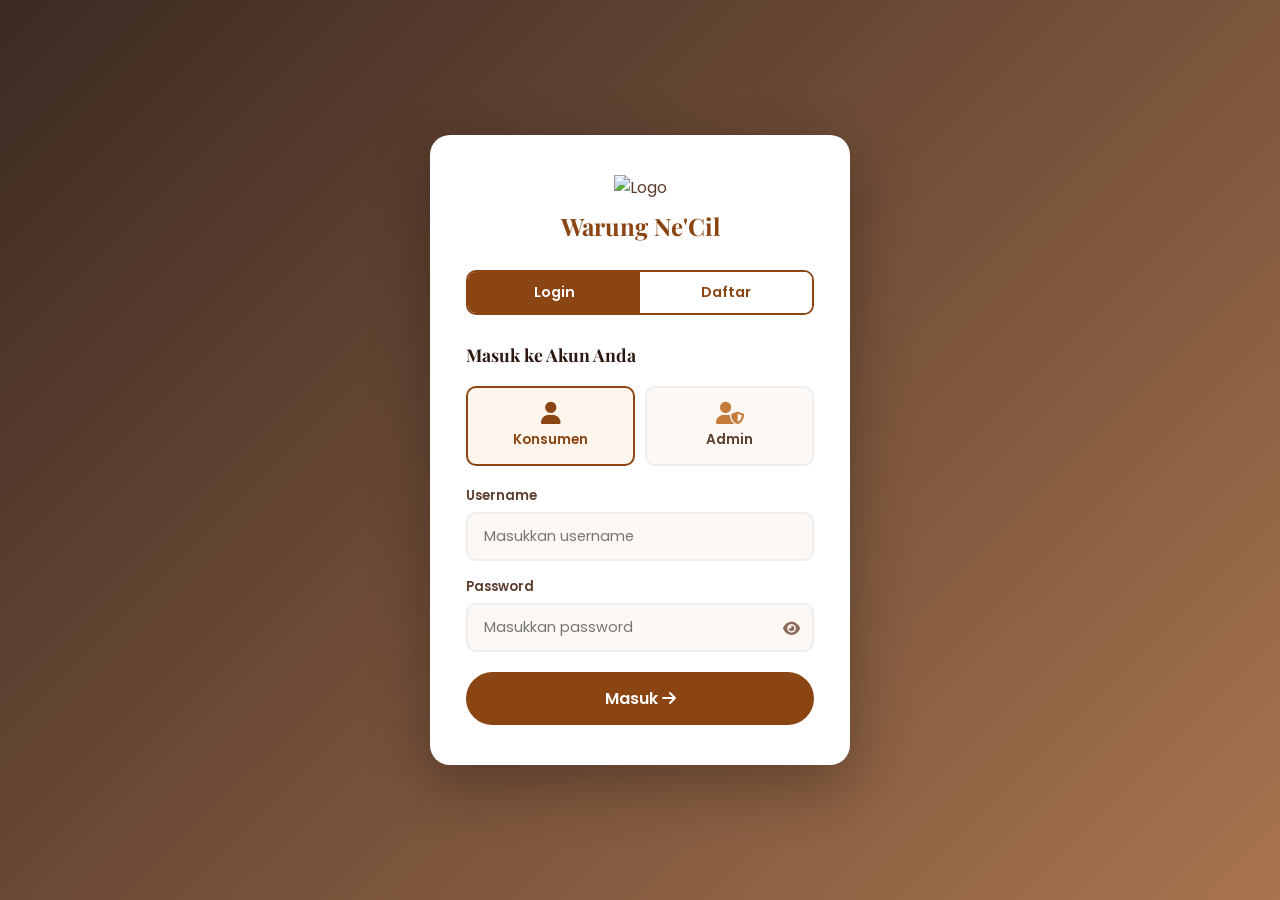
==== CoffeeShop/login.html @ 1e9f97e2 "Add files via upload" ====
<!DOCTYPE html>
<html lang="id">
<head>
  <meta charset="UTF-8" />
  <meta name="viewport" content="width=device-width, initial-scale=1.0" />
  <title>Login – Warung Ne'Cil</title>
  <link rel="stylesheet" href="assets/css/style.css" />
  <link href="https://fonts.googleapis.com/css2?family=Playfair+Display:wght@600;700&family=Poppins:wght@300;400;500;600&display=swap" rel="stylesheet" />
  <link rel="stylesheet" href="https://cdnjs.cloudflare.com/ajax/libs/font-awesome/6.5.0/css/all.min.css" />
  <style>
    body { min-height: 100vh; display: flex; align-items: center; justify-content: center;
      background: linear-gradient(135deg, rgba(44,24,16,0.92) 0%, rgba(139,69,19,0.75) 100%),
      url('https://images.unsplash.com/photo-1442512595331-e89e73853f31?w=1600') center/cover no-repeat; }

    .auth-box {
      background: white; border-radius: 20px; padding: 40px 36px;
      width: 100%; max-width: 420px; box-shadow: 0 20px 60px rgba(0,0,0,0.3);
    }
    .auth-logo { text-align: center; margin-bottom: 28px; }
    .auth-logo img { height: 64px; }
    .auth-logo h2 { font-family: 'Playfair Display', serif; color: var(--primary); margin-top: 10px; font-size: 1.5rem; }

    .auth-tabs { display: flex; gap: 0; margin-bottom: 28px; border-radius: 10px; overflow: hidden; border: 2px solid var(--primary); }
    .auth-tab {
      flex: 1; padding: 10px; text-align: center; cursor: pointer;
      font-weight: 600; font-size: 0.9rem; font-family: 'Poppins', sans-serif;
      background: white; color: var(--primary); border: none; transition: all 0.3s;
    }
    .auth-tab.active { background: var(--primary); color: white; }

    .auth-form { display: none; }
    .auth-form.active { display: block; }

    .auth-form h3 { font-size: 1.1rem; color: var(--dark); margin-bottom: 20px; }

    .role-select { display: flex; gap: 10px; margin-bottom: 20px; }
    .role-opt { flex: 1; }
    .role-opt input { display: none; }
    .role-card {
      display: flex; flex-direction: column; align-items: center; gap: 6px;
      padding: 14px 10px; border: 2px solid #eee; border-radius: 10px;
      cursor: pointer; transition: all 0.3s; background: var(--bg);
      font-size: 0.85rem; font-weight: 600; color: var(--text);
    }
    .role-card i { font-size: 1.4rem; color: var(--primary-light); }
    .role-opt input:checked + .role-card { border-color: var(--primary); background: #fff5ec; color: var(--primary); }
    .role-opt input:checked + .role-card i { color: var(--primary); }

    .field { margin-bottom: 16px; }
    .field label { display: block; font-size: 0.82rem; font-weight: 600; color: var(--text); margin-bottom: 6px; }
    .field input {
      width: 100%; padding: 12px 16px; border: 2px solid #eee; border-radius: 10px;
      font-family: 'Poppins', sans-serif; font-size: 0.9rem; color: var(--dark);
      background: var(--bg); transition: all 0.3s;
    }
    .field input:focus { outline: none; border-color: var(--primary); background: white; }

    .auth-btn {
      width: 100%; padding: 14px; background: var(--primary); color: white;
      border: none; border-radius: 50px; font-size: 1rem; font-weight: 600;
      font-family: 'Poppins', sans-serif; cursor: pointer; transition: all 0.3s; margin-top: 4px;
    }
    .auth-btn:hover { background: var(--primary-dark); transform: translateY(-2px); }

    .auth-error { background: #fdecea; color: #c62828; padding: 10px 14px; border-radius: 8px;
      font-size: 0.85rem; margin-bottom: 14px; display: none; }
    .auth-error.show { display: block; }

    .field-pw { position: relative; }
    .field-pw input { padding-right: 42px; }
    .pw-toggle {
      position: absolute; right: 14px; top: 50%; transform: translateY(-50%);
      background: none; border: none; cursor: pointer; color: var(--text-light);
      font-size: 0.95rem; padding: 0; transition: color 0.2s;
    }
    .pw-toggle:hover { color: var(--primary); }
  </style>
</head>
<body>
  <div class="auth-box">
    <div class="auth-logo">
      <img src="assets/img/Logo.png" alt="Logo">
      <h2>Warung Ne'Cil</h2>
    </div>

    <div class="auth-tabs">
      <button class="auth-tab active" onclick="switchTab('login')">Login</button>
      <button class="auth-tab" onclick="switchTab('register')">Daftar</button>
    </div>

    <!-- LOGIN FORM -->
    <div class="auth-form active" id="loginForm">
      <h3>Masuk ke Akun Anda</h3>
      <div class="auth-error" id="loginError"></div>
      <div class="role-select">
        <label class="role-opt">
          <input type="radio" name="loginRole" value="konsumen" checked>
          <span class="role-card"><i class="fas fa-user"></i>Konsumen</span>
        </label>
        <label class="role-opt">
          <input type="radio" name="loginRole" value="admin">
          <span class="role-card"><i class="fas fa-user-shield"></i>Admin</span>
        </label>
      </div>
      <div class="field">
        <label>Username</label>
        <input type="text" id="loginUsername" placeholder="Masukkan username" />
      </div>
      <div class="field">
        <label>Password</label>
        <div class="field-pw">
          <input type="password" id="loginPassword" placeholder="Masukkan password" />
          <button type="button" class="pw-toggle" onclick="togglePw('loginPassword', this)"><i class="fas fa-eye"></i></button>
        </div>
      </div>
      <button class="auth-btn" onclick="doLogin()">Masuk <i class="fas fa-arrow-right"></i></button>
    </div>

    <!-- REGISTER FORM -->
    <div class="auth-form" id="registerForm">
      <h3>Buat Akun Baru</h3>
      <div class="auth-error" id="registerError"></div>
      <div class="role-select">
        <label class="role-opt">
          <input type="radio" name="registerRole" value="konsumen" checked>
          <span class="role-card"><i class="fas fa-user"></i>Konsumen</span>
        </label>
        <label class="role-opt">
          <input type="radio" name="registerRole" value="admin">
          <span class="role-card"><i class="fas fa-user-shield"></i>Admin</span>
        </label>
      </div>
      <div class="field">
        <label>Nama Lengkap</label>
        <input type="text" id="regName" placeholder="Nama kalian" />
      </div>
      <div class="field">
        <label>Username</label>
        <input type="text" id="regUsername" placeholder="Buat username" />
      </div>
      <div class="field">
        <label>Password</label>
        <div class="field-pw">
          <input type="password" id="regPassword" placeholder="Buat password (min. 6 karakter)" />
          <button type="button" class="pw-toggle" onclick="togglePw('regPassword', this)"><i class="fas fa-eye"></i></button>
        </div>
      </div>
      <button class="auth-btn" onclick="doRegister()">Daftar Sekarang <i class="fas fa-user-plus"></i></button>
    </div>
  </div>

  <script>
    function togglePw(id, btn) {
      const input = document.getElementById(id);
      const isHidden = input.type === 'password';
      input.type = isHidden ? 'text' : 'password';
      btn.querySelector('i').className = isHidden ? 'fas fa-eye-slash' : 'fas fa-eye';
    }

    function switchTab(tab) {
      document.querySelectorAll('.auth-tab').forEach((t, i) => t.classList.toggle('active', (i === 0) === (tab === 'login')));
      document.getElementById('loginForm').classList.toggle('active', tab === 'login');
      document.getElementById('registerForm').classList.toggle('active', tab === 'register');
    }

    function getUsers() {
      return JSON.parse(localStorage.getItem('wn_users') || '[]');
    }
    function saveUsers(users) {
      localStorage.setItem('wn_users', JSON.stringify(users));
    }

    // Seed admin default jika belum ada
    (function seedAdmin() {
      const users = getUsers();
      if (!users.find(u => u.username === 'admin')) {
        users.push({ name: 'Admin', username: 'admin', password: 'admin123', role: 'admin' });
        saveUsers(users);
      }
    })();

    function showError(id, msg) {
      const el = document.getElementById(id);
      el.textContent = msg;
      el.classList.add('show');
    }
    function hideError(id) {
      document.getElementById(id).classList.remove('show');
    }

    function doLogin() {
      hideError('loginError');
      const username = document.getElementById('loginUsername').value.trim();
      const password = document.getElementById('loginPassword').value;
      const role = document.querySelector('input[name="loginRole"]:checked').value;

      if (!username || !password) return showError('loginError', 'Username dan password wajib diisi!');

      const users = getUsers();
      const user = users.find(u => u.username === username && u.password === password && u.role === role);
      if (!user) return showError('loginError', 'Username, password, atau role tidak sesuai!');

      localStorage.setItem('wn_session', JSON.stringify({ name: user.name, username: user.username, role: user.role }));
      window.location.href = user.role === 'admin' ? 'admin.html' : 'index.html';
    }

    function doRegister() {
      hideError('registerError');
      const name = document.getElementById('regName').value.trim();
      const username = document.getElementById('regUsername').value.trim();
      const password = document.getElementById('regPassword').value;
      const role = document.querySelector('input[name="registerRole"]:checked').value;

      if (!name || !username || !password) return showError('registerError', 'Semua field wajib diisi!');
      if (password.length < 6) return showError('registerError', 'Password minimal 6 karakter!');

      const users = getUsers();
      if (users.find(u => u.username === username)) return showError('registerError', 'Username sudah dipakai, coba yang lain!');

      users.push({ name, username, password, role });
      saveUsers(users);
      localStorage.setItem('wn_session', JSON.stringify({ name, username, role }));
      window.location.href = role === 'admin' ? 'admin.html' : 'index.html';
    }

    // Enter key support
    document.addEventListener('keydown', e => {
      if (e.key === 'Enter') {
        if (document.getElementById('loginForm').classList.contains('active')) doLogin();
        else doRegister();
      }
    });
  </script>
</body>
</html>
---- CoffeeShop/assets/css/style.css ----
/* ===== RESET & BASE ===== */
*, *::before, *::after { margin: 0; padding: 0; box-sizing: border-box; }

:root {
  --primary: #8B4513;
  --primary-dark: #6B3410;
  --primary-light: #C47A3A;
  --accent: #D4A853;
  --accent2: #E8C87A;
  --bg: #FDF8F3;
  --bg2: #F5EDE0;
  --dark: #2C1810;
  --dark2: #4A2C1A;
  --text: #5C3D2E;
  --text-light: #8B6B5A;
  --white: #FFFFFF;
  --shadow: 0 4px 20px rgba(139, 69, 19, 0.12);
  --shadow-hover: 0 8px 32px rgba(139, 69, 19, 0.22);
  --radius: 16px;
  --radius-sm: 8px;
  --transition: all 0.3s ease;
}

html { scroll-behavior: smooth; }
body { font-family: 'Poppins', sans-serif; background: var(--bg); color: var(--text); overflow-x: hidden; }

h1, h2, h3 { font-family: 'Playfair Display', serif; }
a { text-decoration: none; color: inherit; }

.container { max-width: 1200px; margin: 0 auto; padding: 0 24px; }

/* ===== NAVBAR ===== */
.navbar {
  position: fixed; top: 0; left: 0; right: 0; z-index: 1000;
  display: flex; align-items: center; justify-content: space-between;
  padding: 18px 48px;
  background: transparent;
  transition: var(--transition);
}
.navbar.scrolled {
  background: rgba(255, 248, 235, 0.97);
  backdrop-filter: blur(12px);
  padding: 12px 48px;
  box-shadow: var(--shadow);
}
.nav-brand {
  display: flex; align-items: center; gap: 10px;
  font-family: 'Playfair Display', serif;
  font-size: 1.5rem; font-weight: 700;
  color: var(--white);
  transition: var(--transition);
}
.navbar.scrolled .nav-brand { color: var(--primary); }
.nav-brand i { font-size: 1.6rem; color: var(--accent); }

.nav-links { display: flex; gap: 36px; list-style: none; }
.nav-links a {
  color: rgba(255,255,255,0.9); font-size: 0.9rem; font-weight: 500;
  transition: var(--transition); position: relative; padding-bottom: 4px;
}
.nav-links a::after {
  content: ''; position: absolute; bottom: 0; left: 0;
  width: 0; height: 2px; background: var(--accent);
  transition: var(--transition);
}
.nav-links a:hover::after { width: 100%; }
.nav-links a:hover { color: var(--accent); }
.navbar.scrolled .nav-links a { color: var(--text); }
.navbar.scrolled .nav-links a:hover { color: var(--primary); }

.nav-right { display: flex; align-items: center; gap: 16px; }
.cart-btn {
  position: relative; background: var(--accent); border: none;
  width: 42px; height: 42px; border-radius: 50%; cursor: pointer;
  display: flex; align-items: center; justify-content: center;
  color: var(--dark); font-size: 1rem; transition: var(--transition);
}
.cart-btn:hover { transform: scale(1.1); background: var(--primary-light); }
.cart-count {
  position: absolute; top: -4px; right: -4px;
  background: #e74c3c; color: white;
  width: 18px; height: 18px; border-radius: 50%;
  font-size: 0.65rem; font-weight: 700;
  display: flex; align-items: center; justify-content: center;
}
.hamburger { display: none; flex-direction: column; gap: 5px; cursor: pointer; }
.hamburger span { display: block; width: 26px; height: 2px; background: var(--white); border-radius: 2px; transition: var(--transition); }
.navbar.scrolled .hamburger span { background: var(--dark); }

/* ===== USER DROPDOWN ===== */
.nav-user { position: relative; }
.nav-user-info {
  display: flex; align-items: center; gap: 8px;
  cursor: pointer; padding: 6px 12px; border-radius: 50px;
  transition: var(--transition); user-select: none;
  font-size: 0.88rem; font-weight: 500;
  color: rgba(255,255,255,0.9);
}
.nav-user-info:hover { background: rgba(255,255,255,0.15); }
.navbar.scrolled .nav-user-info { color: var(--text); }
.navbar.scrolled .nav-user-info:hover { background: var(--bg2); }
.nav-user-info i { font-size: 0.9rem; }
.nav-user-info .chevron { font-size: 0.7rem; opacity: 0.7; transition: transform 0.2s; }
.nav-user-info.open .chevron { transform: rotate(180deg); }
.nav-logout-btn {
  background: none; border: none; cursor: pointer;
  color: inherit; font-size: 1rem; padding: 6px 8px;
  border-radius: 50%; transition: var(--transition); display: flex; align-items: center;
}
.nav-logout-btn:hover { background: rgba(255,255,255,0.15); color: var(--accent); }
.navbar.scrolled .nav-logout-btn:hover { background: var(--bg2); color: var(--primary); }

.user-dropdown {
  position: absolute; top: calc(100% + 8px); right: 0;
  background: white; border-radius: var(--radius-sm);
  box-shadow: 0 8px 32px rgba(0,0,0,0.15); min-width: 180px;
  overflow: hidden; opacity: 0; pointer-events: none;
  transform: translateY(-8px); transition: var(--transition); z-index: 999;
}
.user-dropdown.open { opacity: 1; pointer-events: all; transform: translateY(0); }
.dropdown-info {
  padding: 14px 16px; border-bottom: 1px solid #eee;
  background: var(--bg);
}
.dropdown-info span { display: block; font-size: 0.75rem; color: var(--text-light); }
.dropdown-info strong { font-size: 0.9rem; color: var(--dark); }
.dropdown-item {
  display: flex; align-items: center; gap: 10px;
  padding: 12px 16px; font-size: 0.88rem; color: var(--text);
  cursor: pointer; transition: var(--transition); border: none;
  background: none; width: 100%; text-align: left; font-family: 'Poppins', sans-serif;
}
.dropdown-item:hover { background: var(--bg); color: var(--primary); }
.dropdown-item.danger { color: #c62828; }
.dropdown-item.danger:hover { background: #fdecea; }
.dropdown-item i { width: 16px; text-align: center; font-size: 0.85rem; }
.dropdown-divider { height: 1px; background: #eee; }

/* ===== ACCOUNT MODAL ===== */
.acct-overlay {
  position: fixed; inset: 0; background: rgba(0,0,0,0.5);
  z-index: 4000; opacity: 0; pointer-events: none; transition: var(--transition);
}
.acct-overlay.active { opacity: 1; pointer-events: all; }
.acct-modal {
  position: fixed; top: 50%; left: 50%; transform: translate(-50%, -60%);
  width: 90%; max-width: 380px; background: white; border-radius: var(--radius);
  z-index: 4001; opacity: 0; pointer-events: none;
  transition: var(--transition); box-shadow: 0 20px 60px rgba(0,0,0,0.25);
}
.acct-modal.open { opacity: 1; pointer-events: all; transform: translate(-50%, -50%); }
.acct-header {
  padding: 18px 20px; border-bottom: 1px solid #eee;
  display: flex; justify-content: space-between; align-items: center;
}
.acct-header h3 { font-size: 1rem; color: var(--dark); display: flex; align-items: center; gap: 8px; }
.acct-close { background: none; border: none; font-size: 1.1rem; cursor: pointer; color: var(--text-light); transition: var(--transition); }
.acct-close:hover { color: var(--primary); }
.acct-body { padding: 20px; }
.acct-avatar {
  width: 60px; height: 60px; border-radius: 50%;
  background: var(--primary); color: white;
  display: flex; align-items: center; justify-content: center;
  font-size: 1.6rem; margin: 0 auto 16px;
}
.acct-name { text-align: center; font-size: 1.1rem; font-weight: 700; color: var(--dark); margin-bottom: 4px; }
.acct-role { text-align: center; font-size: 0.8rem; color: var(--text-light); margin-bottom: 20px; }
.acct-info-row {
  display: flex; align-items: center; gap: 10px;
  padding: 10px 14px; background: var(--bg); border-radius: var(--radius-sm);
  margin-bottom: 8px; font-size: 0.88rem; color: var(--text);
}
.acct-info-row i { color: var(--primary); width: 16px; text-align: center; }
.acct-footer { padding: 16px 20px; border-top: 1px solid #eee; }
.btn-delete-acct {
  width: 100%; padding: 12px; background: #fdecea; color: #c62828;
  border: 2px solid #f5c6cb; border-radius: var(--radius-sm);
  font-family: 'Poppins', sans-serif; font-size: 0.88rem; font-weight: 600;
  cursor: pointer; transition: var(--transition);
  display: flex; align-items: center; justify-content: center; gap: 8px;
}
.btn-delete-acct:hover { background: #c62828; color: white; border-color: #c62828; }

/* ===== HERO ===== */
.hero {
  min-height: 100vh; position: relative;
  display: flex; align-items: center; justify-content: center;
  background: url('https://images.unsplash.com/photo-1442512595331-e89e73853f31?w=1600') center/cover no-repeat;
  text-align: center; overflow: hidden;
}
.hero-overlay {
  position: absolute; inset: 0;
  background: linear-gradient(135deg, rgba(44,24,16,0.85) 0%, rgba(139,69,19,0.6) 100%);
}
.hero-content { position: relative; z-index: 2; max-width: 700px; padding: 0 24px; }
.hero-sub { font-size: 1rem; color: var(--accent2); font-weight: 500; letter-spacing: 3px; text-transform: uppercase; margin-bottom: 12px; }
.hero-title {
  font-size: clamp(3rem, 8vw, 6rem); color: var(--white);
  line-height: 1.1; margin-bottom: 20px;
  text-shadow: 0 4px 20px rgba(0,0,0,0.3);
}
.hero-title span { color: var(--accent); }
.hero-desc { font-size: 1.1rem; color: rgba(255,255,255,0.85); line-height: 1.7; margin-bottom: 40px; }
.hero-btns { display: flex; gap: 16px; justify-content: center; flex-wrap: wrap; }

.btn {
  display: inline-flex; align-items: center; gap: 8px;
  padding: 14px 32px; border-radius: 50px; font-size: 0.95rem;
  font-weight: 600; font-family: 'Poppins', sans-serif;
  cursor: pointer; border: none; transition: var(--transition);
}
.btn-primary { background: var(--primary); color: var(--white); }
.btn-primary:hover { background: var(--primary-dark); transform: translateY(-2px); box-shadow: 0 8px 24px rgba(139,69,19,0.4); }
.btn-outline { background: transparent; color: var(--white); border: 2px solid var(--accent); }
.btn-outline:hover { background: var(--accent); color: var(--dark); transform: translateY(-2px); }

.hero-scroll {
  position: absolute; bottom: 32px; left: 50%; transform: translateX(-50%);
  color: rgba(255,255,255,0.7); text-align: center; font-size: 0.75rem;
  letter-spacing: 2px; animation: bounce 2s infinite; z-index: 2;
}
.hero-scroll i { display: block; margin-top: 4px; }
@keyframes bounce { 0%,100%{transform:translateX(-50%) translateY(0)} 50%{transform:translateX(-50%) translateY(8px)} }

/* ===== SECTION COMMON ===== */
.section-header { text-align: center; margin-bottom: 56px; }
.section-label {
  display: inline-block; font-size: 0.8rem; font-weight: 600; letter-spacing: 3px;
  text-transform: uppercase; color: var(--primary); background: var(--bg2);
  padding: 6px 18px; border-radius: 20px; margin-bottom: 14px;
}
.section-header h2 { font-size: clamp(1.8rem, 4vw, 2.8rem); color: var(--dark); margin-bottom: 14px; }
.section-desc { color: var(--text-light); font-size: 1rem; max-width: 500px; margin: 0 auto; line-height: 1.7; }

/* ===== ABOUT ===== */
.about { padding: 100px 0; background: var(--white); }
.about-grid { display: grid; grid-template-columns: 1fr 1fr; gap: 80px; align-items: center; }
.about-img-wrap { position: relative; }
.about-img-box { position: relative; }
.about-img-main {
  width: 100%; height: 480px; border-radius: 24px;
  box-shadow: var(--shadow-hover);
}
.about-badge {
  position: absolute; bottom: -20px; right: -20px;
  background: var(--primary); color: white;
  padding: 20px 28px; border-radius: var(--radius); text-align: center;
  box-shadow: var(--shadow);
}
.badge-num { display: block; font-size: 2rem; font-weight: 700; font-family: 'Playfair Display', serif; }
.badge-txt { font-size: 0.8rem; opacity: 0.85; }

.about-text .section-label { margin-bottom: 12px; }
.about-text h2 { font-size: 2.4rem; color: var(--dark); margin-bottom: 20px; line-height: 1.2; }
.about-text p { color: var(--text-light); line-height: 1.8; margin-bottom: 36px; }
.about-stats { display: flex; gap: 36px; }
.stat span { font-family: 'Playfair Display', serif; font-size: 2rem; font-weight: 700; color: var(--primary); display: block; }
.stat p { font-size: 0.85rem; color: var(--text-light); }

/* ===== MENU ===== */
.menu-section { padding: 100px 0; background: var(--bg); }
.menu-tabs { display: flex; gap: 12px; justify-content: center; margin-bottom: 48px; flex-wrap: wrap; }
.tab-btn {
  padding: 10px 28px; border-radius: 50px; border: 2px solid #ddd;
  background: transparent; cursor: pointer; font-size: 0.9rem; font-weight: 500;
  font-family: 'Poppins', sans-serif; color: var(--text-light);
  transition: var(--transition);
}
.tab-btn.active, .tab-btn:hover { background: var(--primary); border-color: var(--primary); color: white; }

.menu-grid {
  display: grid; grid-template-columns: repeat(auto-fill, minmax(260px, 1fr));
  gap: 28px;
}
.menu-card {
  background: var(--white); border-radius: var(--radius);
  overflow: hidden; box-shadow: var(--shadow);
  transition: var(--transition); cursor: pointer;
}
.menu-card:hover { transform: translateY(-8px); box-shadow: var(--shadow-hover); }
.card-img {
  width: 100%; height: 200px; object-fit: cover;
  display: block; transition: var(--transition);
}
.menu-card:hover .card-img { transform: scale(1.05); }
.card-img-wrap { overflow: hidden; position: relative; }
.card-badge {
  position: absolute; top: 12px; left: 12px;
  background: var(--primary); color: white;
  font-size: 0.7rem; font-weight: 600; padding: 4px 10px; border-radius: 20px;
}
.card-body { padding: 20px; }
.card-cat { font-size: 0.75rem; color: var(--primary); font-weight: 600; letter-spacing: 1px; text-transform: uppercase; margin-bottom: 6px; }
.card-name { font-family: 'Playfair Display', serif; font-size: 1.1rem; color: var(--dark); margin-bottom: 8px; }
.card-desc { font-size: 0.82rem; color: var(--text-light); line-height: 1.6; margin-bottom: 16px; }
.card-footer { display: flex; align-items: center; justify-content: space-between; }
.card-price { font-size: 1.1rem; font-weight: 700; color: var(--primary); }
.add-btn {
  width: 36px; height: 36px; border-radius: 50%;
  background: var(--primary); color: white; border: none;
  font-size: 1.2rem; cursor: pointer; display: flex; align-items: center; justify-content: center;
  transition: var(--transition);
}
.add-btn:hover { background: var(--primary-dark); transform: rotate(90deg) scale(1.1); }

/* ===== GALLERY ===== */
.gallery { padding: 100px 0; background: var(--white); }
.gallery-grid {
  display: grid;
  grid-template-columns: repeat(3, 1fr);
  grid-template-rows: repeat(2, 220px);
  gap: 16px;
}
.gallery-item { border-radius: var(--radius); overflow: hidden; transition: var(--transition); cursor: pointer; }
.gallery-item:hover { transform: scale(1.02); box-shadow: var(--shadow-hover); }
.gallery-item.large { grid-column: 1 / 2; grid-row: 1 / 3; }

/* ===== TESTIMONIAL ===== */
.testimonial { padding: 100px 0; background: linear-gradient(135deg, var(--primary) 0%, var(--primary-dark) 100%); }
.testimonial .section-label { background: rgba(255,255,255,0.15); color: var(--accent2); }
.testimonial h2 { color: var(--white); }
.testi-grid { display: grid; grid-template-columns: repeat(3, 1fr); gap: 28px; }
.testi-card {
  background: rgba(255,255,255,0.1); backdrop-filter: blur(10px);
  border: 1px solid rgba(255,255,255,0.15);
  padding: 32px; border-radius: var(--radius); color: white;
  transition: var(--transition);
}
.testi-card:hover { background: rgba(255,255,255,0.18); transform: translateY(-4px); }
.stars { font-size: 1.2rem; color: var(--accent2); margin-bottom: 16px; }
.testi-card p { font-size: 0.92rem; line-height: 1.7; opacity: 0.9; margin-bottom: 20px; font-style: italic; }
.testi-author { font-size: 0.85rem; font-weight: 600; opacity: 0.8; }

/* ===== CONTACT ===== */
.contact { padding: 100px 0; background: var(--bg); }
.contact-grid { display: grid; grid-template-columns: 1fr 1.5fr; gap: 60px; align-items: start; }
.info-item { display: flex; gap: 16px; margin-bottom: 28px; align-items: flex-start; }
.info-item i {
  width: 44px; height: 44px; min-width: 44px;
  background: var(--primary); color: white;
  border-radius: var(--radius-sm); display: flex; align-items: center; justify-content: center;
  font-size: 1rem; margin-top: 4px;
}
.info-item h4 { font-size: 0.9rem; color: var(--dark); margin-bottom: 4px; }
.info-item p { font-size: 0.88rem; color: var(--text-light); line-height: 1.5; }
.social-links { display: flex; gap: 12px; margin-top: 8px; }
.social-links a {
  width: 42px; height: 42px; border-radius: 50%;
  background: var(--primary); color: white;
  display: flex; align-items: center; justify-content: center;
  font-size: 1rem; transition: var(--transition);
}
.social-links a:hover { background: var(--accent); color: var(--dark); transform: translateY(-3px); }

.contact-form { background: var(--white); padding: 40px; border-radius: var(--radius); box-shadow: var(--shadow); }
.contact-form h3 { font-size: 1.5rem; color: var(--dark); margin-bottom: 28px; }
.form-row { display: grid; grid-template-columns: 1fr 1fr; gap: 16px; margin-bottom: 16px; }
.contact-form input, .contact-form textarea {
  width: 100%; padding: 14px 18px; border: 2px solid #eee; border-radius: var(--radius-sm);
  font-family: 'Poppins', sans-serif; font-size: 0.9rem; color: var(--dark);
  background: var(--bg); transition: var(--transition); margin-bottom: 16px;
}
.contact-form input:focus, .contact-form textarea:focus { outline: none; border-color: var(--primary); background: white; }
.contact-form textarea { resize: vertical; }

/* ===== FOOTER ===== */
.footer { background: var(--dark); color: rgba(255,255,255,0.8); padding: 64px 0 0; }
.footer-grid { display: grid; grid-template-columns: 2fr 1fr 1fr 2fr; gap: 48px; padding-bottom: 48px; }
.brand-logo { font-family: 'Playfair Display', serif; font-size: 1.4rem; color: white; margin-bottom: 14px; }
.brand-logo i { color: var(--accent); }
.footer-brand p { font-size: 0.88rem; line-height: 1.7; opacity: 0.7; }
.footer-links h4 { color: white; margin-bottom: 18px; font-size: 1rem; }
.footer-links ul { list-style: none; }
.footer-links li { margin-bottom: 10px; }
.footer-links a { font-size: 0.88rem; opacity: 0.7; transition: var(--transition); }
.footer-links a:hover { opacity: 1; color: var(--accent); padding-left: 6px; }
.footer-newsletter h4 { color: white; margin-bottom: 14px; }
.footer-newsletter p { font-size: 0.85rem; opacity: 0.7; margin-bottom: 18px; line-height: 1.6; }
.newsletter-form { display: flex; gap: 8px; }
.newsletter-form input {
  flex: 1; padding: 12px 16px; border-radius: var(--radius-sm);
  border: 1px solid rgba(255,255,255,0.15);
  background: rgba(255,255,255,0.08); color: white; font-size: 0.85rem;
  font-family: 'Poppins', sans-serif;
}
.newsletter-form input::placeholder { color: rgba(255,255,255,0.4); }
.newsletter-form input:focus { outline: none; border-color: var(--accent); }
.newsletter-form button {
  padding: 12px 18px; background: var(--primary); border: none; border-radius: var(--radius-sm);
  color: white; cursor: pointer; transition: var(--transition); font-size: 1rem;
}
.newsletter-form button:hover { background: var(--primary-light); }
.footer-bottom {
  border-top: 1px solid rgba(255,255,255,0.1);
  padding: 24px 0; text-align: center; font-size: 0.85rem; opacity: 0.6;
}

/* ===== CART SIDEBAR ===== */
.cart-overlay {
  position: fixed; inset: 0; background: rgba(0,0,0,0.5);
  z-index: 2000; opacity: 0; pointer-events: none; transition: var(--transition);
}
.cart-overlay.active { opacity: 1; pointer-events: all; }
.cart-sidebar {
  position: fixed; top: 0; right: -420px; width: 380px; height: 100vh;
  background: white; z-index: 2001; transition: var(--transition);
  display: flex; flex-direction: column; box-shadow: -8px 0 32px rgba(0,0,0,0.15);
}
.cart-sidebar.open { right: 0; }
.cart-header {
  padding: 20px 24px; border-bottom: 1px solid #eee;
  display: flex; justify-content: space-between; align-items: center;
}
.cart-header h3 { font-size: 1.2rem; color: var(--dark); display: flex; align-items: center; gap: 10px; }
.cart-header button { background: none; border: none; font-size: 1.2rem; cursor: pointer; color: var(--text-light); transition: var(--transition); }
.cart-header button:hover { color: var(--primary); }
.cart-items { flex: 1; overflow-y: auto; padding: 16px; }
.cart-empty { text-align: center; padding: 60px 20px; color: var(--text-light); }
.cart-empty i { font-size: 3rem; margin-bottom: 12px; opacity: 0.4; display: block; }
.cart-item {
  display: flex; gap: 14px; align-items: center;
  padding: 14px; background: var(--bg); border-radius: var(--radius-sm);
  margin-bottom: 12px;
}
.cart-item-info { flex: 1; }
.cart-item-name { font-weight: 600; font-size: 0.9rem; color: var(--dark); }
.cart-item-price { font-size: 0.85rem; color: var(--primary); font-weight: 600; }
.cart-item-controls { display: flex; align-items: center; gap: 8px; }
.qty-btn {
  width: 28px; height: 28px; border-radius: 50%; border: none;
  background: var(--primary); color: white; cursor: pointer; font-size: 1rem;
  display: flex; align-items: center; justify-content: center; transition: var(--transition);
}
.qty-btn:hover { background: var(--primary-dark); }
.qty-num { font-weight: 700; font-size: 0.95rem; min-width: 20px; text-align: center; }
.cart-footer { padding: 20px 24px; border-top: 1px solid #eee; }
.cart-total { display: flex; justify-content: space-between; align-items: center; margin-bottom: 16px; font-size: 1rem; }
.cart-total strong { font-size: 1.3rem; color: var(--primary); }

/* ===== SERVICE MODAL ===== */
.service-overlay {
  position: fixed; inset: 0; background: rgba(0,0,0,0.5);
  z-index: 3000; opacity: 0; pointer-events: none; transition: var(--transition);
}
.service-overlay.active { opacity: 1; pointer-events: all; }
.service-modal {
  position: fixed; top: 50%; left: 50%; transform: translate(-50%, -60%);
  width: 90%; max-width: 420px; background: white; border-radius: var(--radius);
  z-index: 3001; opacity: 0; pointer-events: none;
  transition: var(--transition); box-shadow: 0 20px 60px rgba(0,0,0,0.25);
}
.service-modal.open { opacity: 1; pointer-events: all; transform: translate(-50%, -50%); }
.service-header {
  padding: 20px 24px; border-bottom: 1px solid #eee;
  display: flex; justify-content: space-between; align-items: center;
}
.service-header h3 { font-size: 1.1rem; color: var(--dark); display: flex; align-items: center; gap: 10px; }
.service-header button { background: none; border: none; font-size: 1.1rem; cursor: pointer; color: var(--text-light); transition: var(--transition); }
.service-header button:hover { color: var(--primary); }
.service-body { padding: 20px 24px; }
.service-subtitle { text-align: center; color: var(--text-light); margin-bottom: 24px; font-size: 0.9rem; }
.service-options { display: flex; flex-direction: column; gap: 12px; }
.service-opt {
  display: flex; align-items: center; gap: 16px;
  padding: 18px; border: 2px solid #eee; border-radius: var(--radius-sm);
  background: var(--bg); cursor: pointer; transition: var(--transition);
}
.service-opt:hover { border-color: var(--primary); background: #fff5ec; }
.service-opt-icon {
  width: 48px; height: 48px; background: var(--primary); color: white;
  border-radius: 50%; display: flex; align-items: center; justify-content: center;
  font-size: 1.2rem;
}
.service-opt-icon.delivery { background: #e74c3c; }
.service-opt-info { flex: 1; }
.service-opt-info strong { display: block; font-size: 1rem; color: var(--dark); margin-bottom: 4px; }
.service-opt-info span { font-size: 0.85rem; color: var(--text-light); }
.service-arrow { color: var(--text-light); font-size: 1rem; }

/* ===== DELIVERY MODAL ===== */
.delivery-overlay {
  position: fixed; inset: 0; background: rgba(0,0,0,0.5);
  z-index: 3000; opacity: 0; pointer-events: none; transition: var(--transition);
}
.delivery-overlay.active { opacity: 1; pointer-events: all; }
.delivery-modal {
  position: fixed; top: 50%; left: 50%; transform: translate(-50%, -60%);
  width: 90%; max-width: 500px; max-height: 90vh; overflow-y: auto;
  background: white; border-radius: var(--radius);
  z-index: 3001; opacity: 0; pointer-events: none;
  transition: var(--transition); box-shadow: 0 20px 60px rgba(0,0,0,0.25);
}
.delivery-modal.open { opacity: 1; pointer-events: all; transform: translate(-50%, -50%); }
.delivery-header {
  padding: 16px 20px; border-bottom: 1px solid #eee;
  display: flex; align-items: center; gap: 12px;
}
.back-btn {
  width: 36px; height: 36px; background: var(--bg2); border: none;
  border-radius: 50%; cursor: pointer; display: flex; align-items: center; justify-content: center;
  color: var(--text); transition: var(--transition);
}
.back-btn:hover { background: var(--primary); color: white; }
.delivery-header h3 { font-size: 1rem; color: var(--dark); display: flex; align-items: center; gap: 8px; flex: 1; }
.delivery-header > button { background: none; border: none; font-size: 1.1rem; cursor: pointer; color: var(--text-light); transition: var(--transition); }
.delivery-header > button:hover { color: var(--primary); }
.delivery-body { padding: 20px; }

.map-wrap {
  position: relative; border-radius: var(--radius-sm); overflow: hidden;
  margin-bottom: 20px; height: 240px;
}
#deliveryMap { width: 100%; height: 100%; }
.map-pin-center {
  position: absolute; top: 50%; left: 50%; transform: translate(-50%, -50%);
  color: var(--primary); font-size: 1.8rem; z-index: 1000;
  pointer-events: none; text-shadow: 0 2px 8px rgba(0,0,0,0.3);
}

.delivery-info-form { }
.distance-box {
  display: flex; gap: 16px; margin-bottom: 20px;
  padding: 16px; background: var(--bg2); border-radius: var(--radius-sm);
}
.dist-item { display: flex; align-items: center; gap: 10px; flex: 1; }
.dist-item i { font-size: 1.1rem; color: var(--primary); }
.dist-item span { font-size: 0.75rem; color: var(--text-light); display: block; }
.dist-item strong { font-size: 0.9rem; color: var(--dark); }

.form-field { margin-bottom: 16px; }
.form-field label {
  display: block; font-size: 0.85rem; font-weight: 600; color: var(--text);
  margin-bottom: 6px; display: flex; align-items: center; gap: 8px;
}
.form-field label .required { color: var(--primary); font-size: 0.75rem; font-weight: 500; }
.form-field input {
  width: 100%; padding: 12px 16px; border: 2px solid #eee; border-radius: var(--radius-sm);
  font-family: 'Poppins', sans-serif; font-size: 0.9rem; color: var(--dark);
  background: var(--bg); transition: var(--transition);
}
.form-field input:focus { outline: none; border-color: var(--primary); background: white; }
.delivery-footer { padding: 20px; border-top: 1px solid #eee; }

/* ===== STATUS MODAL ===== */
.status-overlay {
  position: fixed; inset: 0; background: rgba(0,0,0,0.5);
  z-index: 3000; opacity: 0; pointer-events: none; transition: var(--transition);
}
.status-overlay.active { opacity: 1; pointer-events: all; }
.status-modal {
  position: fixed; top: 50%; left: 50%; transform: translate(-50%, -60%);
  width: 90%; max-width: 420px; background: white; border-radius: var(--radius);
  z-index: 3001; opacity: 0; pointer-events: none;
  transition: var(--transition); box-shadow: 0 20px 60px rgba(0,0,0,0.25);
}
.status-modal.open { opacity: 1; pointer-events: all; transform: translate(-50%, -50%); }
.status-header {
  padding: 20px 24px; border-bottom: 1px solid #eee;
  text-align: center;
}
.status-header h3 { font-size: 1.1rem; color: var(--dark); display: flex; align-items: center; gap: 10px; justify-content: center; }
.status-body { padding: 24px; text-align: center; }
.status-icon-wrap {
  width: 80px; height: 80px; margin: 0 auto 20px; border-radius: 50%;
  display: flex; align-items: center; justify-content: center;
  font-size: 2rem; transition: var(--transition);
}
.status-icon-wrap.processing { background: #fff3cd; color: #856404; }
.status-icon-wrap.ready { background: #d4edda; color: #155724; }
.status-icon-wrap.otw { background: #d1ecf1; color: #0c5460; }
.status-icon-wrap.arrived { background: #d4edda; color: #155724; }
.status-message { font-size: 1.1rem; color: var(--dark); margin-bottom: 20px; font-weight: 600; }
.status-items { text-align: left; }
.status-items h5 { font-size: 0.9rem; color: var(--text); margin-bottom: 12px; }
.status-item {
  display: flex; align-items: center; gap: 12px;
  padding: 10px; background: var(--bg); border-radius: var(--radius-sm);
  margin-bottom: 8px;
}
.status-item img { width: 40px; height: 40px; border-radius: 6px; object-fit: cover; }
.status-item p { font-size: 0.9rem; font-weight: 600; color: var(--dark); margin: 0; }
.status-item span { font-size: 0.8rem; color: var(--text-light); }
.status-detail { margin-top: 16px; }
.status-badge {
  display: inline-flex; align-items: center; gap: 6px;
  padding: 6px 12px; border-radius: 20px; font-size: 0.8rem; font-weight: 600;
}
.status-badge.dine-in { background: #e8f5e9; color: #2e7d32; }
.status-badge.delivery { background: #fff3e0; color: #f57c00; }
.status-info-rows { margin-top: 12px; }
.sinfo-row {
  display: flex; align-items: center; gap: 8px; margin-bottom: 6px;
  font-size: 0.85rem; color: var(--text-light);
}
.sinfo-row i { color: var(--primary); width: 16px; }
.arrived-note {
  display: flex; align-items: center; gap: 8px; justify-content: center;
  margin-top: 16px; padding: 12px; background: #d4edda; color: #155724;
  border-radius: var(--radius-sm); font-size: 0.85rem; font-weight: 600;
}
.status-footer { padding: 20px 24px; border-top: 1px solid #eee; }
.payment-overlay {
  position: fixed; inset: 0; background: rgba(0,0,0,0.55);
  z-index: 3000; opacity: 0; pointer-events: none; transition: var(--transition);
}
.payment-overlay.active { opacity: 1; pointer-events: all; }
.payment-modal {
  position: fixed; top: 50%; left: 50%; transform: translate(-50%, -60%);
  width: 90%; max-width: 460px; background: white; border-radius: var(--radius);
  z-index: 3001; opacity: 0; pointer-events: none;
  transition: var(--transition); box-shadow: 0 20px 60px rgba(0,0,0,0.25);
}
.payment-modal.open { opacity: 1; pointer-events: all; transform: translate(-50%, -50%); }
.payment-header {
  padding: 20px 24px; border-bottom: 1px solid #eee;
  display: flex; justify-content: space-between; align-items: center;
}
.payment-header h3 { font-size: 1.1rem; color: var(--dark); display: flex; align-items: center; gap: 10px; }
.payment-header button { background: none; border: none; font-size: 1.1rem; cursor: pointer; color: var(--text-light); transition: var(--transition); }
.payment-header button:hover { color: var(--primary); }
.payment-body { padding: 20px 24px; }
.payment-label { font-size: 0.75rem; font-weight: 600; letter-spacing: 2px; text-transform: uppercase; color: var(--text-light); margin: 0 0 12px; }
.payment-label + .payment-label { margin-top: 20px; }
.payment-options { display: grid; grid-template-columns: repeat(2, 1fr); gap: 10px; margin-bottom: 8px; }
.payment-opt { cursor: pointer; }
.payment-opt input { display: none; }
.payment-card {
  display: flex; flex-direction: column; align-items: center; justify-content: center; gap: 8px;
  padding: 14px 10px; border: 2px solid #eee; border-radius: var(--radius-sm);
  transition: var(--transition); background: var(--bg);
}
.payment-card img { height: 28px; object-fit: contain; max-width: 90px; }
.payment-card span { font-size: 0.78rem; font-weight: 600; color: var(--text); }
.payment-opt input:checked + .payment-card { border-color: var(--primary); background: #fff5ec; }
.payment-opt:hover .payment-card { border-color: var(--primary-light); }
.payment-upload-section { padding: 0 24px 24px; }
.upload-area {
  display: block; border: 2px dashed var(--primary-light); border-radius: var(--radius-sm);
  cursor: pointer; overflow: hidden; transition: var(--transition); background: var(--bg);
}
.upload-area:hover { border-color: var(--primary); background: var(--bg2); }
.upload-area input { display: none; }
.upload-placeholder {
  display: flex; flex-direction: column; align-items: center; justify-content: center;
  gap: 8px; padding: 32px 16px; color: var(--text-light); text-align: center;
}
.upload-placeholder i { font-size: 2rem; color: var(--primary-light); }
.upload-placeholder span { font-size: 0.88rem; font-weight: 500; }
.upload-placeholder small { font-size: 0.75rem; opacity: 0.7; }
.validasi-status {
  margin-top: 12px; padding: 12px 14px; border-radius: var(--radius-sm);
  font-size: 0.85rem; line-height: 1.6;
  display: flex; flex-direction: column; gap: 4px;
}
.validasi-status i { margin-right: 6px; }
.validasi-status.loading { background: #fff8e1; color: #b8860b; border-left: 4px solid #f0c040; }
.validasi-status.success { background: #e8f5e9; color: #2e7d32; border-left: 4px solid #43a047; }
.validasi-status.error { background: #fdecea; color: #c62828; border-left: 4px solid #e53935; }

  display: flex; align-items: center; gap: 14px;
  background: var(--bg2); border-radius: var(--radius-sm);
  padding: 14px 16px; margin-top: 16px;
  border-left: 4px solid var(--primary);
}
.payment-info-box i { font-size: 1.4rem; color: var(--primary); }
.payment-info-box div { display: flex; flex-direction: column; gap: 2px; }
.payment-info-box p { font-size: 0.78rem; color: var(--text-light); margin: 0; }
.payment-info-box strong { font-size: 1.15rem; color: var(--dark); letter-spacing: 1px; }
.payment-info-box span { font-size: 0.78rem; color: var(--text-light); }
.cart-action-btns { display: flex; gap: 10px; }
.cart-action-btns .btn { flex: 1; justify-content: center; font-size: 0.85rem; padding: 12px 10px; }

/* ===== ONGKIR INFO BOX ===== */
.ongkir-info-box {
  background: var(--bg2); border-radius: var(--radius-sm);
  padding: 16px; margin-bottom: 20px;
}
.ongkir-row {
  display: flex; justify-content: space-between; align-items: center;
  padding: 8px 0; font-size: 0.9rem;
}
.ongkir-row:not(:last-child) { border-bottom: 1px solid #eee; }
.ongkir-row.total {
  border-top: 2px solid var(--primary); padding-top: 12px;
  font-weight: 700; color: var(--primary); font-size: 1rem;
}
.ongkir-row span { display: flex; align-items: center; gap: 6px; color: var(--text); }
.ongkir-row strong { color: var(--dark); }

.btn-outline-dark {
  background: transparent; color: var(--dark); border: 2px solid #ddd;
  font-weight: 600; font-family: 'Poppins', sans-serif;
  cursor: pointer; border-radius: 50px; transition: var(--transition);
  display: inline-flex; align-items: center; gap: 8px;
}
.btn-outline-dark:hover { border-color: #25D366; color: #25D366; }
.toast {
  position: fixed; bottom: 32px; left: 50%; transform: translateX(-50%) translateY(100px);
  background: var(--dark); color: white; padding: 14px 28px; border-radius: 50px;
  font-size: 0.9rem; z-index: 9999; transition: var(--transition); opacity: 0;
  display: flex; align-items: center; gap: 10px;
}
.toast.show { transform: translateX(-50%) translateY(0); opacity: 1; }

/* ===== RESPONSIVE ===== */
@media (max-width: 1024px) {
  .footer-grid { grid-template-columns: 1fr 1fr; }
  .about-grid { gap: 48px; }
}
@media (max-width: 768px) {
  .navbar { padding: 16px 24px; }
  .navbar.scrolled { padding: 12px 24px; }
  .nav-links { 
    display: none; flex-direction: column; gap: 0;
    position: absolute; top: 100%; left: 0; right: 0;
    background: rgba(255,248,235,0.98); backdrop-filter: blur(12px);
    padding: 16px 0; box-shadow: var(--shadow);
  }
  .nav-links.open { display: flex; }
  .nav-links a { padding: 12px 24px; color: var(--text); display: block; }
  .hamburger { display: flex; }
  .about-grid { grid-template-columns: 1fr; gap: 40px; }
  .about-img-main { height: 320px; }
  .about-badge { right: 0; bottom: -16px; }
  .testi-grid { grid-template-columns: 1fr; }
  .contact-grid { grid-template-columns: 1fr; }
  .gallery-grid { grid-template-columns: 1fr 1fr; grid-template-rows: auto; }
  .gallery-item.large { grid-column: 1 / 3; grid-row: auto; height: 240px; }
  .gallery-item { height: 160px; }
  .footer-grid { grid-template-columns: 1fr; gap: 32px; }
  .form-row { grid-template-columns: 1fr; }
  .cart-sidebar { width: 100%; right: -100%; }
}
@media (max-width: 480px) {
  .about-stats { flex-direction: column; gap: 20px; }
  .hero-btns { flex-direction: column; align-items: center; }
  .menu-grid { grid-template-columns: 1fr; }
}
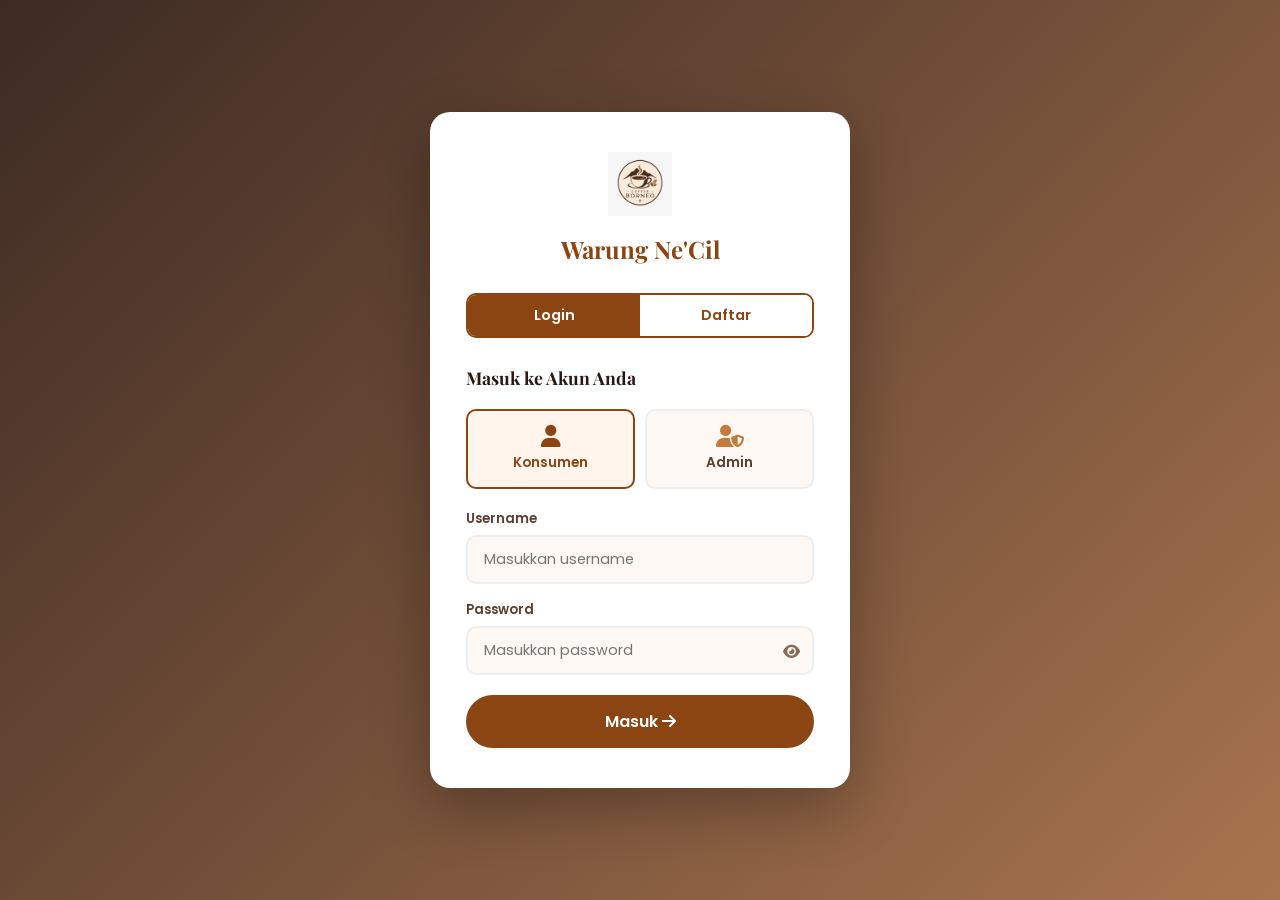
==== commit 10eb1971: "update admin update admin" ====
--- a/CoffeeShop/login.html
+++ b/CoffeeShop/login.html
@@ -74,12 +74,17 @@
       font-size: 0.95rem; padding: 0; transition: color 0.2s;
     }
     .pw-toggle:hover { color: var(--primary); }
+    .brand-field { display: none; }
+    .brand-field.show { display: block; }
+    .brand-field input { border-color: #f0a500 !important; background: #fffbf0 !important; }
+    .brand-field input:focus { border-color: #e65100 !important; background: white !important; }
+    .brand-hint { font-size: 0.75rem; color: #e65100; margin-top: 4px; display: flex; align-items: center; gap: 4px; }
   </style>
 </head>
 <body>
   <div class="auth-box">
     <div class="auth-logo">
-      <img src="assets/img/Logo.png" alt="Logo">
+      <img src="assets/img/Logo2.png" alt="Logo">
       <h2>Warung Ne'Cil</h2>
     </div>
 
@@ -113,6 +118,14 @@
           <button type="button" class="pw-toggle" onclick="togglePw('loginPassword', this)"><i class="fas fa-eye"></i></button>
         </div>
       </div>
+      <div class="field brand-field" id="loginBrandField">
+        <label><i class="fas fa-shield-alt" style="color:#e65100"></i> Kode Brand Admin</label>
+        <div class="field-pw">
+          <input type="password" id="loginBrand" placeholder="Masukkan kode brand" />
+          <button type="button" class="pw-toggle" onclick="togglePw('loginBrand', this)"><i class="fas fa-eye"></i></button>
+        </div>
+        <div class="brand-hint"><i class="fas fa-info-circle"></i> Kode khusus yang diberikan oleh pemilik</div>
+      </div>
       <button class="auth-btn" onclick="doLogin()">Masuk <i class="fas fa-arrow-right"></i></button>
     </div>
 
@@ -144,6 +157,14 @@
           <input type="password" id="regPassword" placeholder="Buat password (min. 6 karakter)" />
           <button type="button" class="pw-toggle" onclick="togglePw('regPassword', this)"><i class="fas fa-eye"></i></button>
         </div>
+      </div>
+      <div class="field brand-field" id="regBrandField">
+        <label><i class="fas fa-shield-alt" style="color:#e65100"></i> Kode Brand Admin</label>
+        <div class="field-pw">
+          <input type="password" id="regBrand" placeholder="Masukkan kode brand" />
+          <button type="button" class="pw-toggle" onclick="togglePw('regBrand', this)"><i class="fas fa-eye"></i></button>
+        </div>
+        <div class="brand-hint"><i class="fas fa-info-circle"></i> Kode khusus yang diberikan oleh pemilik</div>
       </div>
       <button class="auth-btn" onclick="doRegister()">Daftar Sekarang <i class="fas fa-user-plus"></i></button>
     </div>
@@ -157,12 +178,28 @@
       btn.querySelector('i').className = isHidden ? 'fas fa-eye-slash' : 'fas fa-eye';
     }
 
+    const BRAND_CODE = '75123';
+
     function switchTab(tab) {
       document.querySelectorAll('.auth-tab').forEach((t, i) => t.classList.toggle('active', (i === 0) === (tab === 'login')));
       document.getElementById('loginForm').classList.toggle('active', tab === 'login');
       document.getElementById('registerForm').classList.toggle('active', tab === 'register');
     }
 
+    // Tampilkan/sembunyikan field kode brand saat role berubah
+    document.querySelectorAll('input[name="loginRole"]').forEach(r => {
+      r.addEventListener('change', () => {
+        document.getElementById('loginBrandField').classList.toggle('show', r.value === 'admin' && r.checked);
+        document.getElementById('loginBrand').value = '';
+      });
+    });
+    document.querySelectorAll('input[name="registerRole"]').forEach(r => {
+      r.addEventListener('change', () => {
+        document.getElementById('regBrandField').classList.toggle('show', r.value === 'admin' && r.checked);
+        document.getElementById('regBrand').value = '';
+      });
+    });
+
     function getUsers() {
       return JSON.parse(localStorage.getItem('wn_users') || '[]');
     }
@@ -170,13 +207,20 @@
       localStorage.setItem('wn_users', JSON.stringify(users));
     }
 
-    // Seed admin default jika belum ada
+    // Seed admin default + bersihkan duplikat
     (function seedAdmin() {
-      const users = getUsers();
+      let users = JSON.parse(localStorage.getItem('wn_users') || '[]');
+      const seen = new Set();
+      users = users.filter(u => {
+        if (seen.has(u.username)) return false;
+        seen.add(u.username);
+        return true;
+      });
       if (!users.find(u => u.username === 'admin')) {
         users.push({ name: 'Admin', username: 'admin', password: 'admin123', role: 'admin' });
-        saveUsers(users);
-      }
+      }
+      // Selalu simpan hasil bersih ke localStorage
+      localStorage.setItem('wn_users', JSON.stringify(users));
     })();
 
     function showError(id, msg) {
@@ -195,12 +239,19 @@
       const role = document.querySelector('input[name="loginRole"]:checked').value;
 
       if (!username || !password) return showError('loginError', 'Username dan password wajib diisi!');
+      if (role === 'admin') {
+        const brand = document.getElementById('loginBrand').value;
+        if (!brand) return showError('loginError', 'Kode brand wajib diisi untuk login sebagai Admin!');
+        if (brand !== BRAND_CODE) return showError('loginError', 'Kode brand tidak valid!');
+      }
 
       const users = getUsers();
       const user = users.find(u => u.username === username && u.password === password && u.role === role);
       if (!user) return showError('loginError', 'Username, password, atau role tidak sesuai!');
+      if (user.blocked) return showError('loginError', 'Akun Anda Telah Diblokir Oleh Admin!');
 
       localStorage.setItem('wn_session', JSON.stringify({ name: user.name, username: user.username, role: user.role }));
+      sessionStorage.setItem('wn_active', '1');
       window.location.href = user.role === 'admin' ? 'admin.html' : 'index.html';
     }
 
@@ -213,6 +264,11 @@
 
       if (!name || !username || !password) return showError('registerError', 'Semua field wajib diisi!');
       if (password.length < 6) return showError('registerError', 'Password minimal 6 karakter!');
+      if (role === 'admin') {
+        const brand = document.getElementById('regBrand').value;
+        if (!brand) return showError('registerError', 'Kode brand wajib diisi untuk daftar sebagai Admin!');
+        if (brand !== BRAND_CODE) return showError('registerError', 'Kode brand tidak valid!');
+      }
 
       const users = getUsers();
       if (users.find(u => u.username === username)) return showError('registerError', 'Username sudah dipakai, coba yang lain!');
@@ -220,6 +276,7 @@
       users.push({ name, username, password, role });
       saveUsers(users);
       localStorage.setItem('wn_session', JSON.stringify({ name, username, role }));
+      sessionStorage.setItem('wn_active', '1');
       window.location.href = role === 'admin' ? 'admin.html' : 'index.html';
     }
 
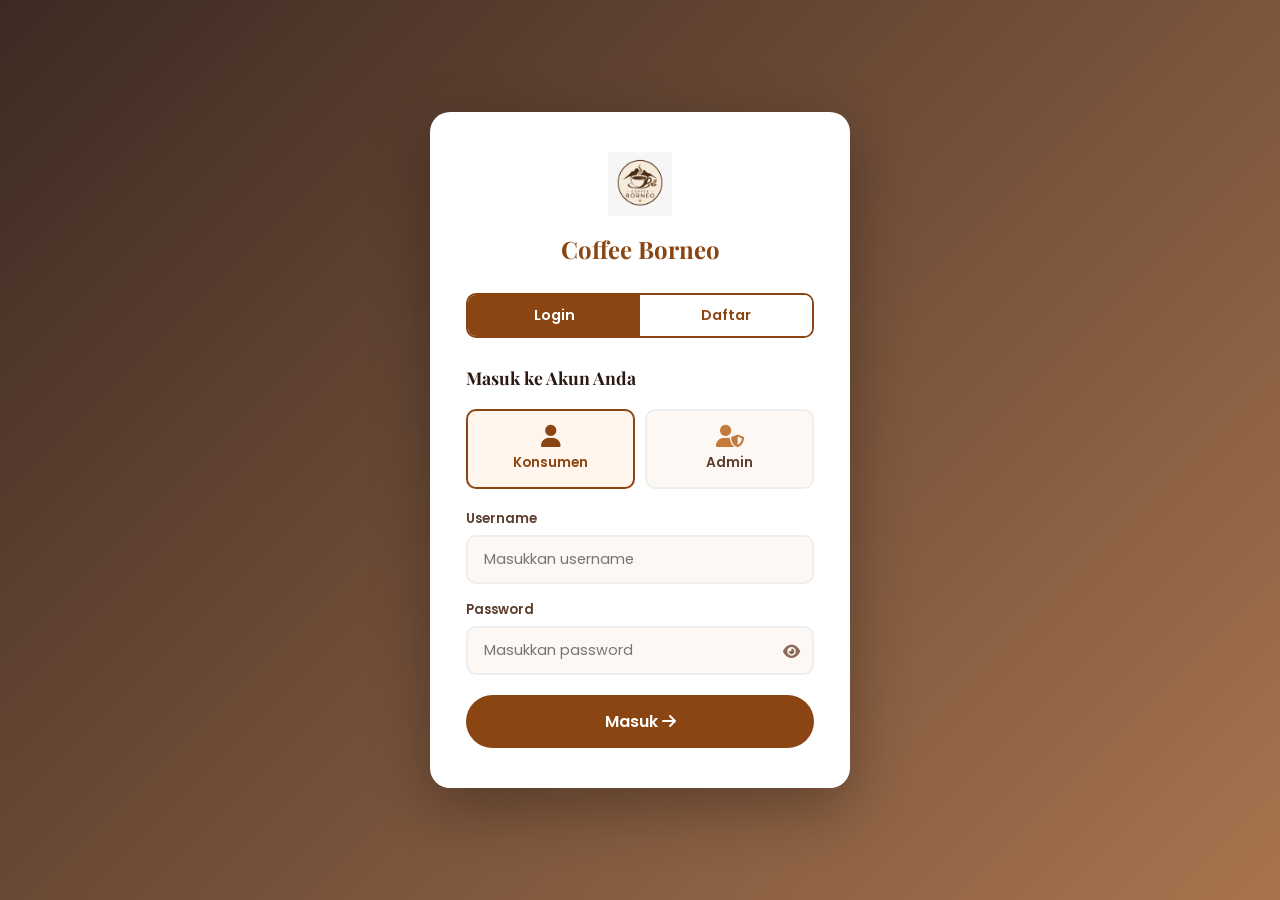
==== commit 8a4f5088: "update admin01" ====
--- a/CoffeeShop/login.html
+++ b/CoffeeShop/login.html
@@ -85,7 +85,7 @@
   <div class="auth-box">
     <div class="auth-logo">
       <img src="assets/img/Logo2.png" alt="Logo">
-      <h2>Warung Ne'Cil</h2>
+      <h2>Coffee Borneo</h2>
     </div>
 
     <div class="auth-tabs">
